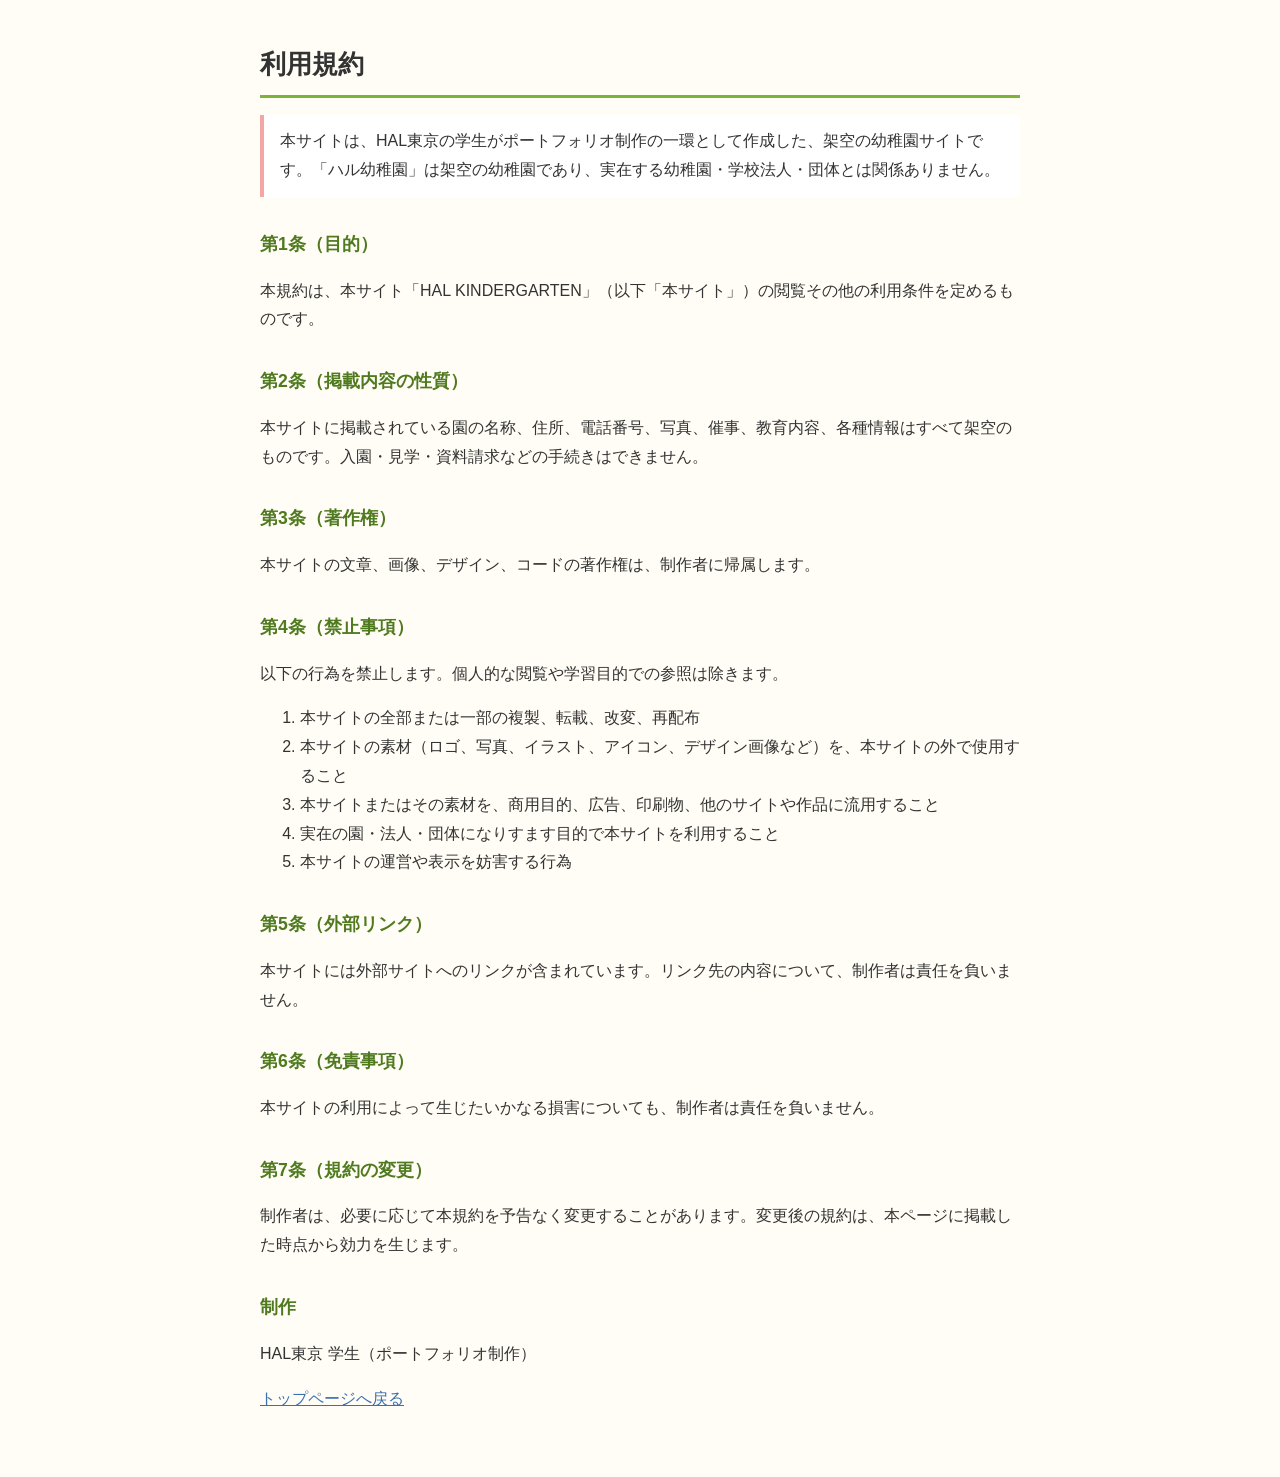
==== terms.html @ a56b9ad8 "利用規約・タグ・READMEを追加、design.jpgを掲載" ====
<!DOCTYPE html>
<html lang="ja">

<head>
    <meta charset="UTF-8">
    <meta name="viewport" content="width=device-width, initial-scale=1.0">
    <title>利用規約｜HAL KINDERGARTEN（架空の幼稚園サイト）</title>
    <meta name="description" content="架空の幼稚園サイト「ハル幼稚園」の利用規約です。ポートフォリオ作品としての掲載内容・素材の取り扱いについて定めています。">
    <meta name="robots" content="index, follow">
    <link rel="canonical" href="https://mivork.github.io/hal-kindergarten-portfolio/terms.html">
    <style>
        body {
            margin: 0;
            padding: 24px 16px 48px;
            background: #fffdf5;
            color: #333;
            font-family: "Hiragino Sans", "Yu Gothic", "Meiryo", sans-serif;
            line-height: 1.8;
        }

        main {
            max-width: 760px;
            margin: 0 auto;
        }

        h1 {
            font-size: 1.6rem;
            border-bottom: 3px solid #7CB439;
            padding-bottom: 8px;
        }

        h2 {
            font-size: 1.1rem;
            margin-top: 32px;
            color: #4f7a1f;
        }

        .note {
            background: #fff;
            border-left: 4px solid #F4A6A6;
            padding: 12px 16px;
        }

        a {
            color: #3a6fb0;
        }
    </style>
</head>

<body>
    <main>
        <h1>利用規約</h1>
        <p class="note">本サイトは、HAL東京の学生がポートフォリオ制作の一環として作成した、架空の幼稚園サイトです。「ハル幼稚園」は架空の幼稚園であり、実在する幼稚園・学校法人・団体とは関係ありません。</p>

        <h2>第1条（目的）</h2>
        <p>本規約は、本サイト「HAL KINDERGARTEN」（以下「本サイト」）の閲覧その他の利用条件を定めるものです。</p>

        <h2>第2条（掲載内容の性質）</h2>
        <p>本サイトに掲載されている園の名称、住所、電話番号、写真、催事、教育内容、各種情報はすべて架空のものです。入園・見学・資料請求などの手続きはできません。</p>

        <h2>第3条（著作権）</h2>
        <p>本サイトの文章、画像、デザイン、コードの著作権は、制作者に帰属します。</p>

        <h2>第4条（禁止事項）</h2>
        <p>以下の行為を禁止します。個人的な閲覧や学習目的での参照は除きます。</p>
        <ol>
            <li>本サイトの全部または一部の複製、転載、改変、再配布</li>
            <li>本サイトの素材（ロゴ、写真、イラスト、アイコン、デザイン画像など）を、本サイトの外で使用すること</li>
            <li>本サイトまたはその素材を、商用目的、広告、印刷物、他のサイトや作品に流用すること</li>
            <li>実在の園・法人・団体になりすます目的で本サイトを利用すること</li>
            <li>本サイトの運営や表示を妨害する行為</li>
        </ol>

        <h2>第5条（外部リンク）</h2>
        <p>本サイトには外部サイトへのリンクが含まれています。リンク先の内容について、制作者は責任を負いません。</p>

        <h2>第6条（免責事項）</h2>
        <p>本サイトの利用によって生じたいかなる損害についても、制作者は責任を負いません。</p>

        <h2>第7条（規約の変更）</h2>
        <p>制作者は、必要に応じて本規約を予告なく変更することがあります。変更後の規約は、本ページに掲載した時点から効力を生じます。</p>

        <h2>制作</h2>
        <p>HAL東京 学生（ポートフォリオ制作）</p>

        <p><a href="index.html">トップページへ戻る</a></p>
    </main>
</body>

</html>
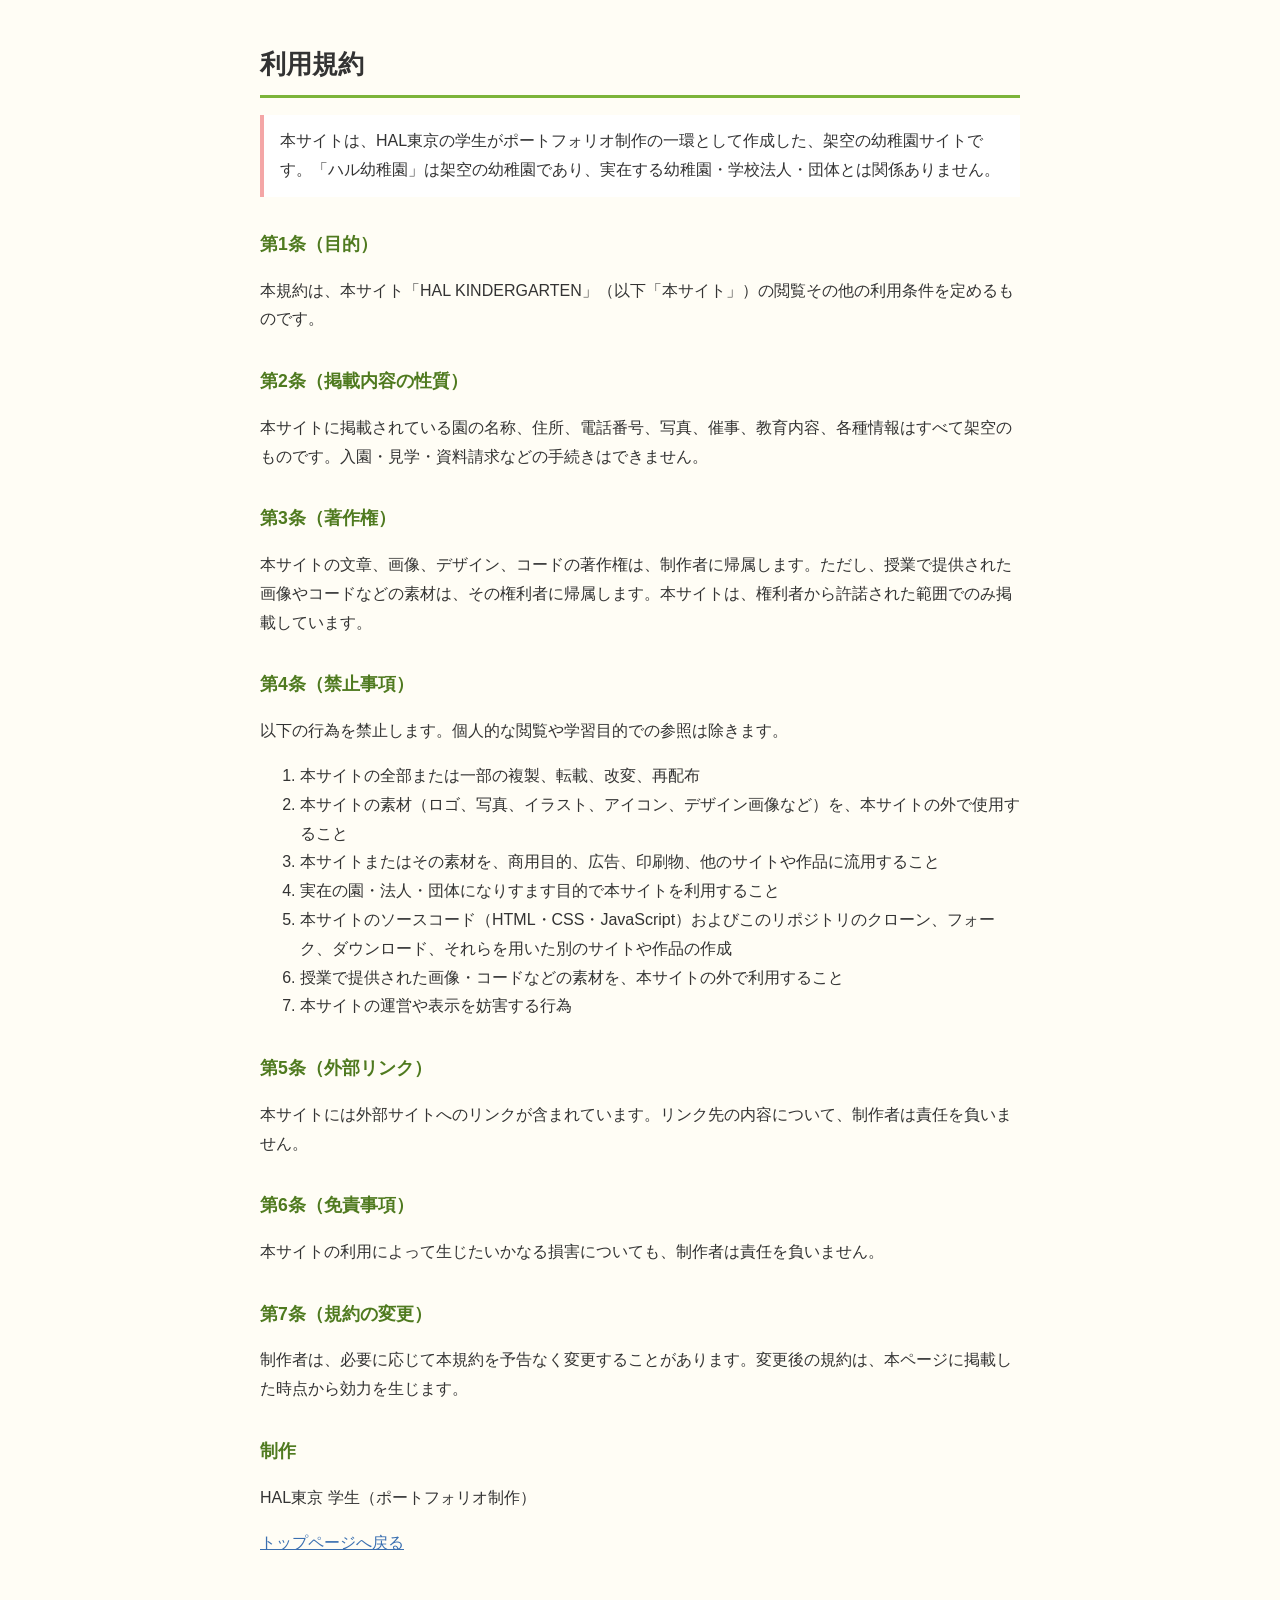
==== commit 1cfde0c0: "クローン・フォーク・再利用の禁止を規約・READMEに明記、LICENSE（All Rights Reserved）を追加" ====
--- a/terms.html
+++ b/terms.html
@@ -59,7 +59,7 @@
         <p>本サイトに掲載されている園の名称、住所、電話番号、写真、催事、教育内容、各種情報はすべて架空のものです。入園・見学・資料請求などの手続きはできません。</p>
 
         <h2>第3条（著作権）</h2>
-        <p>本サイトの文章、画像、デザイン、コードの著作権は、制作者に帰属します。</p>
+        <p>本サイトの文章、画像、デザイン、コードの著作権は、制作者に帰属します。ただし、授業で提供された画像やコードなどの素材は、その権利者に帰属します。本サイトは、権利者から許諾された範囲でのみ掲載しています。</p>
 
         <h2>第4条（禁止事項）</h2>
         <p>以下の行為を禁止します。個人的な閲覧や学習目的での参照は除きます。</p>
@@ -68,6 +68,8 @@
             <li>本サイトの素材（ロゴ、写真、イラスト、アイコン、デザイン画像など）を、本サイトの外で使用すること</li>
             <li>本サイトまたはその素材を、商用目的、広告、印刷物、他のサイトや作品に流用すること</li>
             <li>実在の園・法人・団体になりすます目的で本サイトを利用すること</li>
+            <li>本サイトのソースコード（HTML・CSS・JavaScript）およびこのリポジトリのクローン、フォーク、ダウンロード、それらを用いた別のサイトや作品の作成</li>
+            <li>授業で提供された画像・コードなどの素材を、本サイトの外で利用すること</li>
             <li>本サイトの運営や表示を妨害する行為</li>
         </ol>
 
